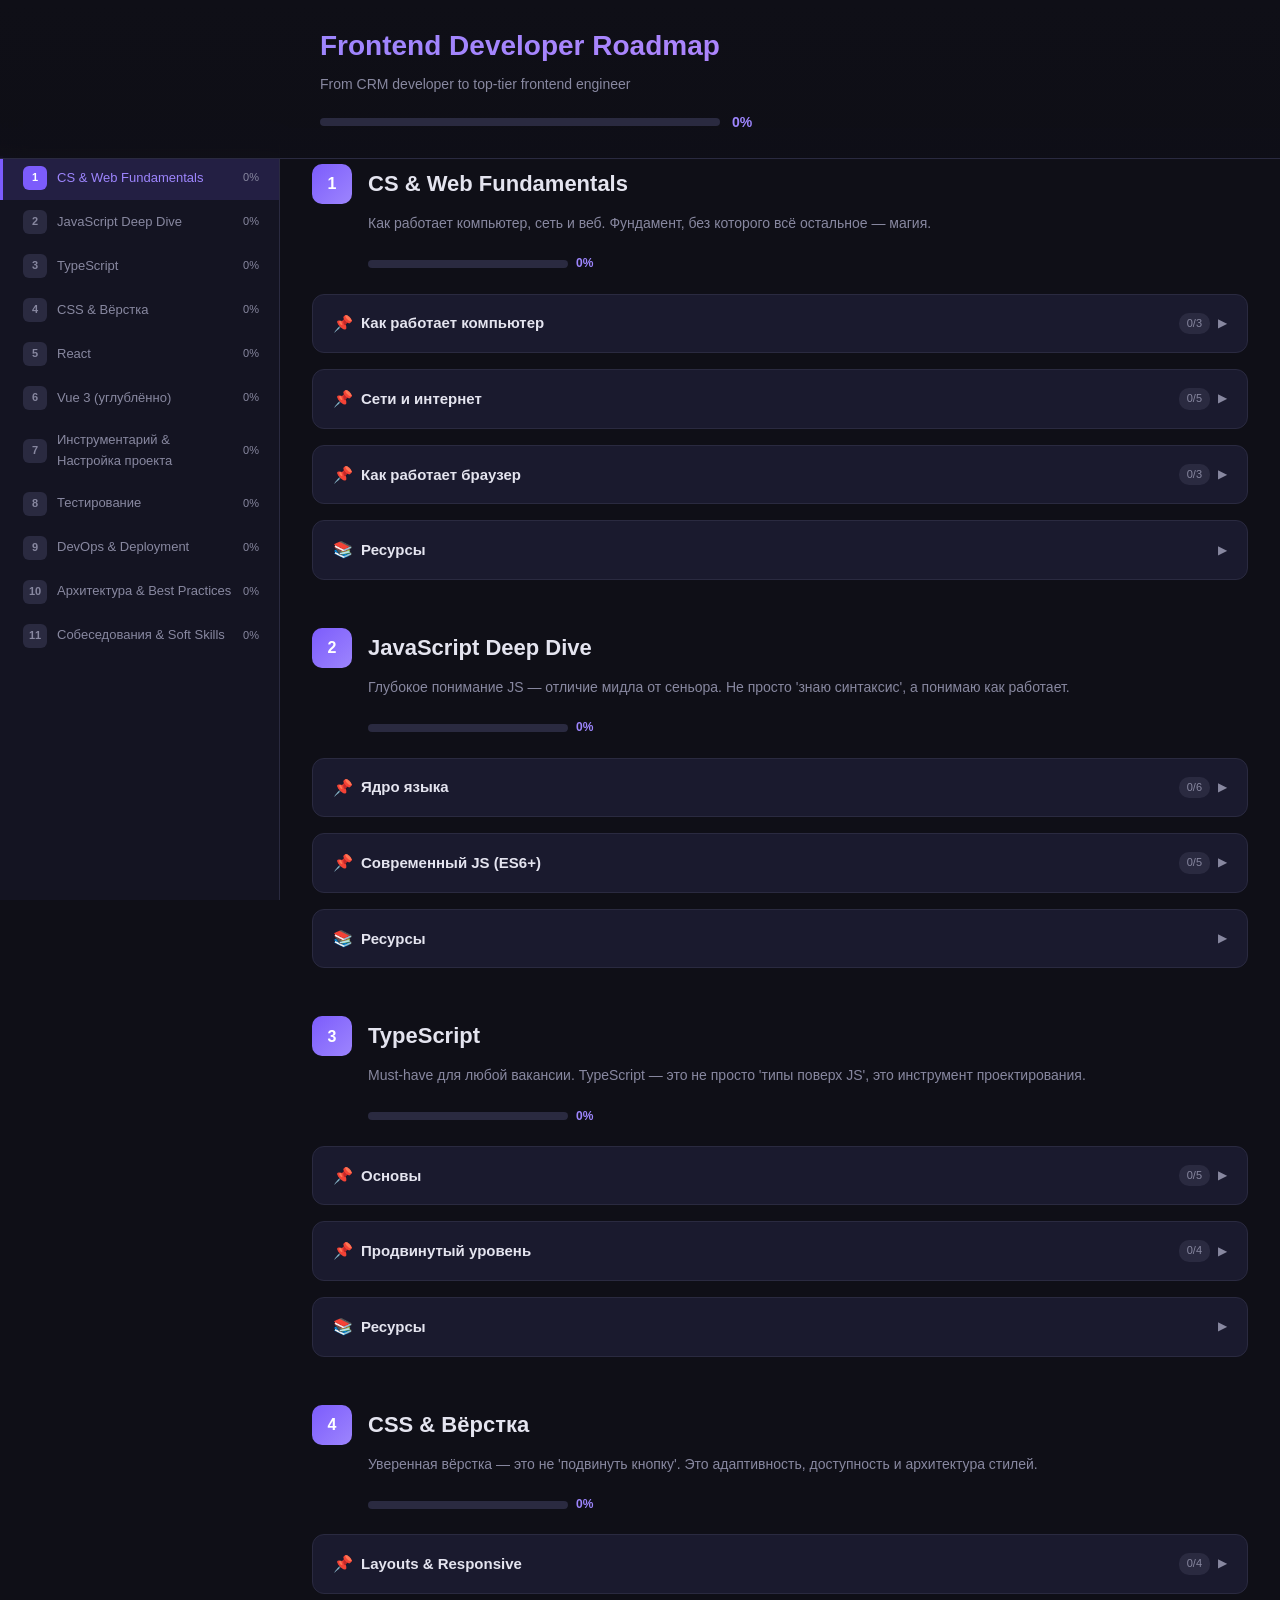
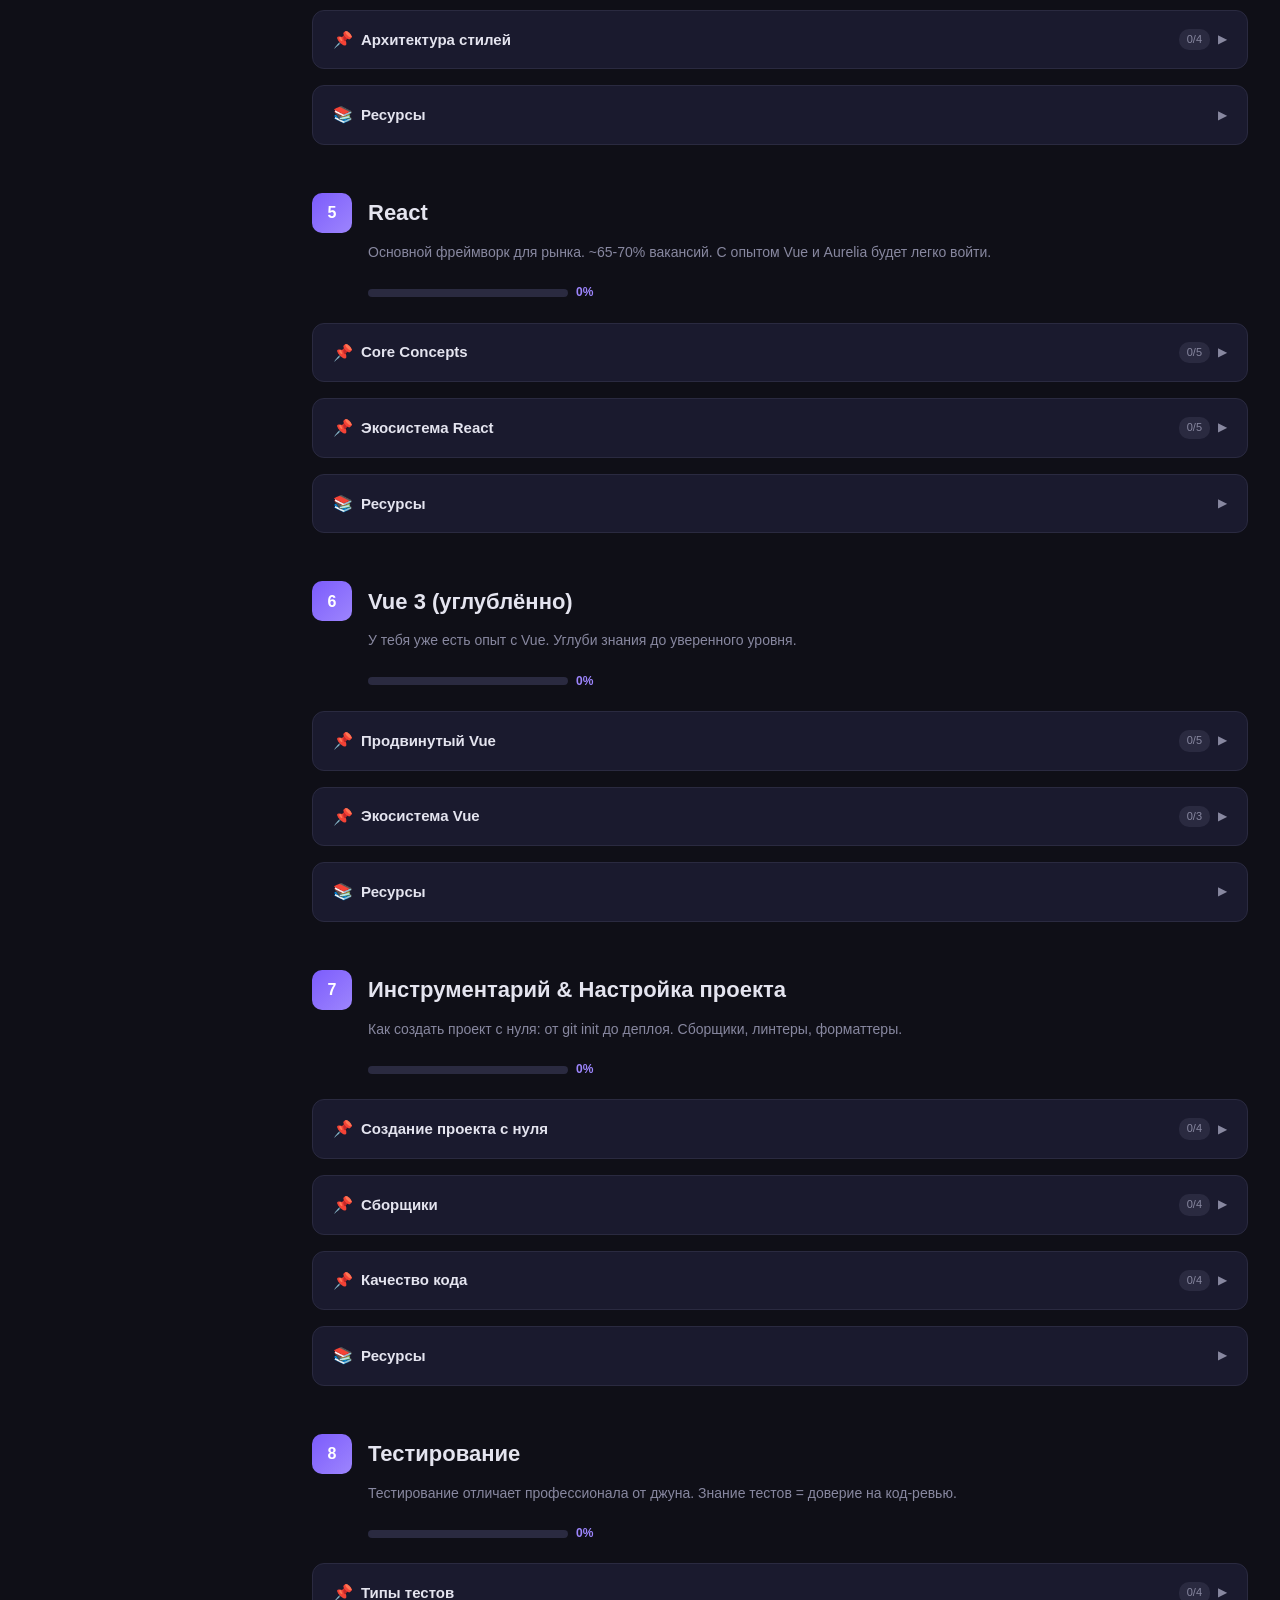
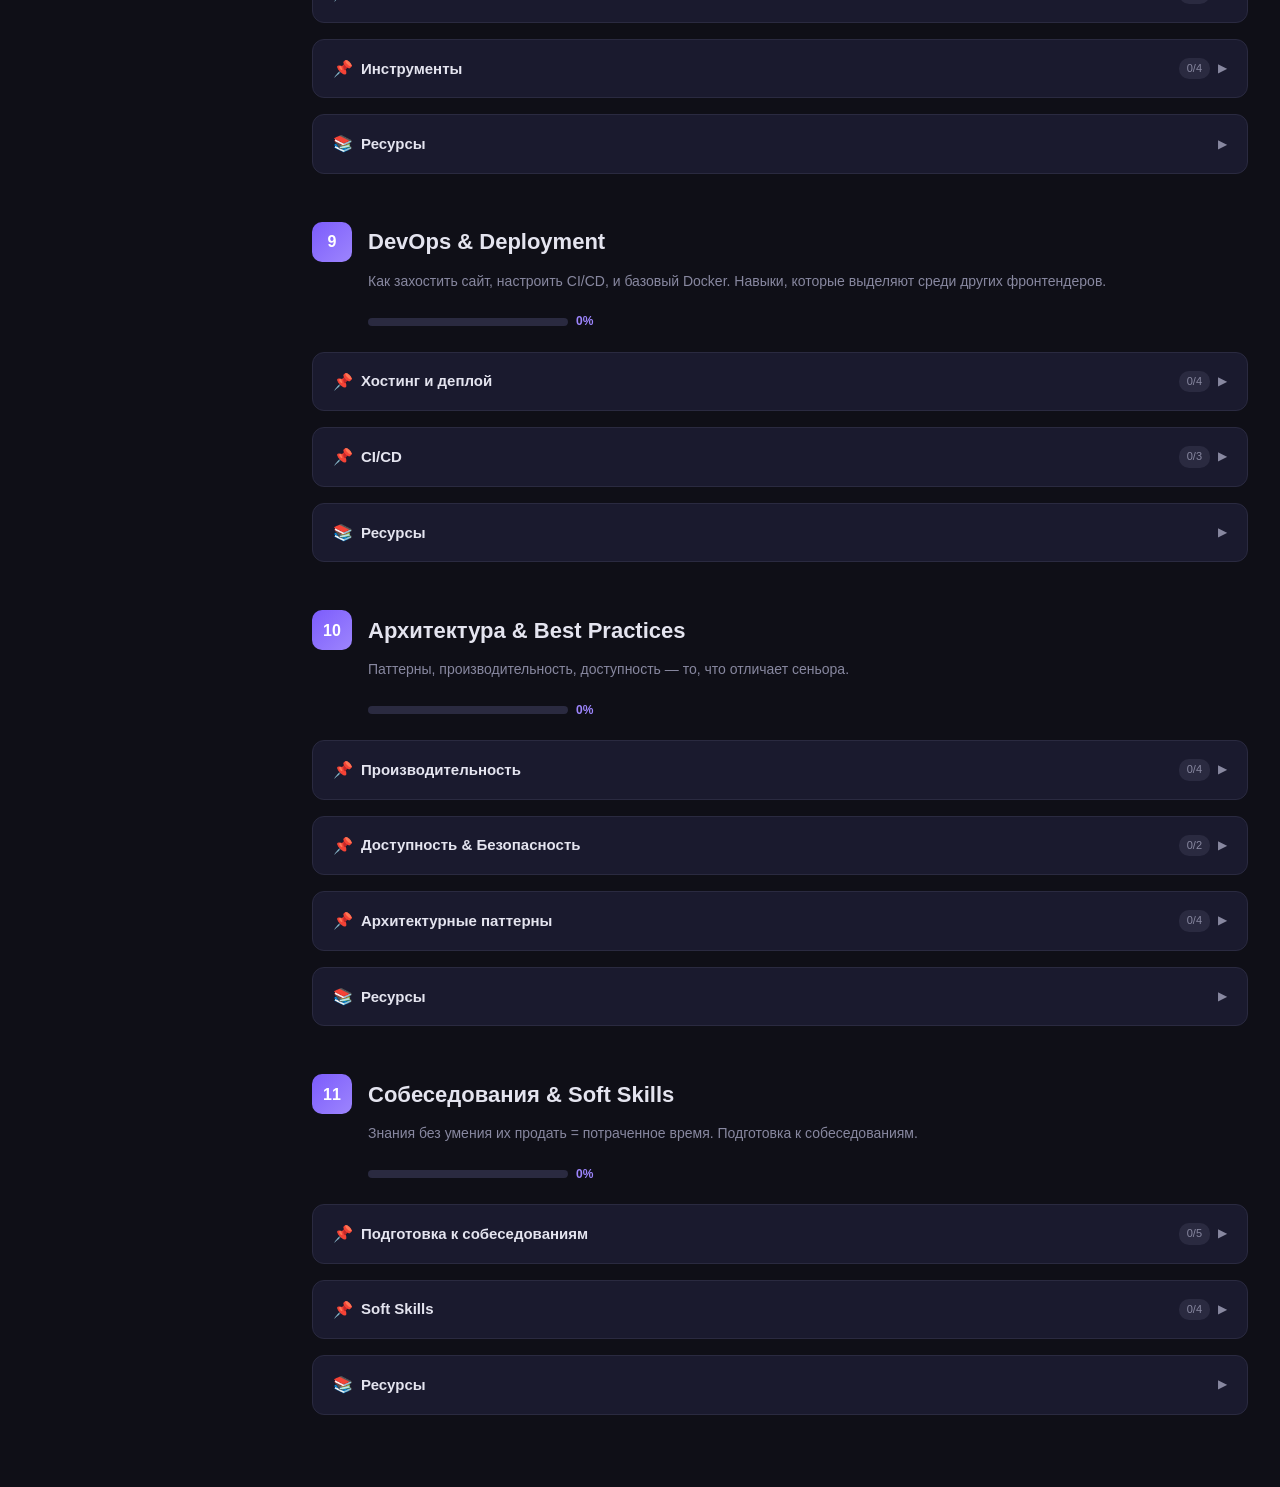
==== index.html @ 6b2b4991 "feat: add interactive frontend learning roadmap Interactive single-page site with 11 learning sectio" ====
<!DOCTYPE html>
<html lang="ru">
<head>
    <meta charset="UTF-8">
    <meta name="viewport" content="width=device-width, initial-scale=1.0">
    <title>Frontend Roadmap</title>
    <link rel="stylesheet" href="styles.css">
</head>
<body>
    <header class="header">
        <div class="header-content">
            <h1>Frontend Developer Roadmap</h1>
            <p class="subtitle">From CRM developer to top-tier frontend engineer</p>
            <div class="overall-progress">
                <div class="progress-bar">
                    <div class="progress-fill" id="overall-progress-fill"></div>
                </div>
                <span class="progress-text" id="overall-progress-text">0%</span>
            </div>
        </div>
    </header>

    <nav class="sidebar" id="sidebar">
        <button class="sidebar-toggle" id="sidebar-toggle" aria-label="Toggle sidebar">&#9776;</button>
        <ul class="nav-list" id="nav-list"></ul>
    </nav>

    <main class="main" id="main-content"></main>

    <script src="data.js"></script>
    <script src="app.js"></script>
</body>
</html>
---- styles.css ----
* {
  margin: 0;
  padding: 0;
  box-sizing: border-box;
}

:root {
  --bg: #0f0f17;
  --bg-card: #1a1a2e;
  --bg-card-hover: #1f1f35;
  --bg-sidebar: #141422;
  --text: #e4e4ef;
  --text-muted: #8888a0;
  --accent: #7c5cfc;
  --accent-light: #9d85fd;
  --accent-glow: rgba(124, 92, 252, 0.15);
  --success: #34d399;
  --success-bg: rgba(52, 211, 153, 0.1);
  --border: #2a2a40;
  --radius: 12px;
  --radius-sm: 8px;
  --shadow: 0 4px 24px rgba(0, 0, 0, 0.3);
  --transition: 0.2s ease;
  --sidebar-width: 280px;
  --header-height: 140px;
}

html {
  scroll-behavior: smooth;
}

body {
  font-family: -apple-system, BlinkMacSystemFont, 'Segoe UI', Roboto, 'Noto Sans', sans-serif;
  background: var(--bg);
  color: var(--text);
  line-height: 1.6;
  min-height: 100vh;
}

/* Header */
.header {
  position: fixed;
  top: 0;
  left: 0;
  right: 0;
  z-index: 100;
  background: linear-gradient(180deg, var(--bg) 0%, rgba(15, 15, 23, 0.95) 100%);
  backdrop-filter: blur(12px);
  border-bottom: 1px solid var(--border);
  padding: 24px 32px;
}

.header-content {
  max-width: 1200px;
  margin: 0 auto;
  padding-left: var(--sidebar-width);
}

.header h1 {
  font-size: 28px;
  font-weight: 700;
  background: linear-gradient(135deg, var(--accent-light) 0%, #c084fc 100%);
  -webkit-background-clip: text;
  -webkit-text-fill-color: transparent;
  background-clip: text;
  margin-bottom: 4px;
}

.subtitle {
  color: var(--text-muted);
  font-size: 14px;
  margin-bottom: 16px;
}

.overall-progress {
  display: flex;
  align-items: center;
  gap: 12px;
}

.progress-bar {
  flex: 1;
  height: 8px;
  background: var(--border);
  border-radius: 4px;
  overflow: hidden;
  max-width: 400px;
}

.progress-fill {
  height: 100%;
  background: linear-gradient(90deg, var(--accent) 0%, var(--success) 100%);
  border-radius: 4px;
  transition: width 0.5s ease;
  width: 0%;
}

.progress-text {
  font-size: 14px;
  font-weight: 600;
  color: var(--accent-light);
  min-width: 40px;
}

/* Sidebar */
.sidebar {
  position: fixed;
  top: var(--header-height);
  left: 0;
  bottom: 0;
  width: var(--sidebar-width);
  background: var(--bg-sidebar);
  border-right: 1px solid var(--border);
  overflow-y: auto;
  padding: 16px 0;
  z-index: 50;
  transition: transform var(--transition);
}

.sidebar-toggle {
  display: none;
  position: fixed;
  top: 16px;
  left: 16px;
  z-index: 200;
  background: var(--bg-card);
  border: 1px solid var(--border);
  color: var(--text);
  width: 40px;
  height: 40px;
  border-radius: var(--radius-sm);
  cursor: pointer;
  font-size: 18px;
  align-items: center;
  justify-content: center;
}

.nav-list {
  list-style: none;
}

.nav-item {
  display: block;
}

.nav-link {
  display: flex;
  align-items: center;
  gap: 10px;
  padding: 10px 20px;
  color: var(--text-muted);
  text-decoration: none;
  font-size: 13px;
  font-weight: 500;
  transition: all var(--transition);
  cursor: pointer;
  border-left: 3px solid transparent;
}

.nav-link:hover {
  color: var(--text);
  background: var(--accent-glow);
}

.nav-link.active {
  color: var(--accent-light);
  border-left-color: var(--accent);
  background: var(--accent-glow);
}

.nav-icon {
  width: 24px;
  height: 24px;
  border-radius: 6px;
  background: var(--border);
  display: flex;
  align-items: center;
  justify-content: center;
  font-size: 11px;
  font-weight: 700;
  flex-shrink: 0;
  transition: background var(--transition);
}

.nav-link.active .nav-icon {
  background: var(--accent);
  color: white;
}

.nav-progress {
  margin-left: auto;
  font-size: 11px;
  color: var(--text-muted);
}

.nav-progress.done {
  color: var(--success);
}

/* Main Content */
.main {
  margin-left: var(--sidebar-width);
  padding: 24px 32px;
  padding-top: calc(var(--header-height) + 24px);
  max-width: calc(1200px + var(--sidebar-width));
}

/* Section */
.section {
  margin-bottom: 48px;
  scroll-margin-top: calc(var(--header-height) + 16px);
}

.section-header {
  display: flex;
  align-items: center;
  gap: 16px;
  margin-bottom: 8px;
}

.section-number {
  width: 40px;
  height: 40px;
  border-radius: 10px;
  background: linear-gradient(135deg, var(--accent) 0%, #9d85fd 100%);
  display: flex;
  align-items: center;
  justify-content: center;
  font-weight: 700;
  font-size: 16px;
  color: white;
  flex-shrink: 0;
}

.section-title {
  font-size: 22px;
  font-weight: 700;
}

.section-description {
  color: var(--text-muted);
  font-size: 14px;
  margin-bottom: 20px;
  margin-left: 56px;
}

.section-progress {
  display: flex;
  align-items: center;
  gap: 8px;
  margin-bottom: 20px;
  margin-left: 56px;
}

.section-progress .progress-bar {
  max-width: 200px;
}

.section-progress .progress-text {
  font-size: 12px;
}

/* Topic */
.topic {
  background: var(--bg-card);
  border: 1px solid var(--border);
  border-radius: var(--radius);
  margin-bottom: 16px;
  overflow: hidden;
  transition: border-color var(--transition);
}

.topic:hover {
  border-color: rgba(124, 92, 252, 0.3);
}

.topic-header {
  padding: 16px 20px;
  display: flex;
  align-items: center;
  justify-content: space-between;
  cursor: pointer;
  user-select: none;
}

.topic-title {
  font-size: 15px;
  font-weight: 600;
  display: flex;
  align-items: center;
  gap: 8px;
}

.topic-title .icon {
  font-size: 16px;
}

.topic-badge {
  font-size: 11px;
  padding: 2px 8px;
  border-radius: 10px;
  background: var(--border);
  color: var(--text-muted);
}

.topic-badge.all-done {
  background: var(--success-bg);
  color: var(--success);
}

.topic-chevron {
  font-size: 12px;
  color: var(--text-muted);
  transition: transform var(--transition);
}

.topic.open .topic-chevron {
  transform: rotate(90deg);
}

.topic-content {
  display: none;
  padding: 0 20px 16px;
}

.topic.open .topic-content {
  display: block;
}

/* Checklist Item */
.check-item {
  display: flex;
  align-items: flex-start;
  gap: 12px;
  padding: 10px 0;
  border-bottom: 1px solid rgba(42, 42, 64, 0.5);
}

.check-item:last-child {
  border-bottom: none;
}

.check-box {
  width: 20px;
  height: 20px;
  border: 2px solid var(--border);
  border-radius: 5px;
  flex-shrink: 0;
  cursor: pointer;
  display: flex;
  align-items: center;
  justify-content: center;
  transition: all var(--transition);
  margin-top: 2px;
}

.check-box:hover {
  border-color: var(--accent);
  background: var(--accent-glow);
}

.check-box.checked {
  background: var(--accent);
  border-color: var(--accent);
}

.check-box.checked::after {
  content: '✓';
  color: white;
  font-size: 12px;
  font-weight: 700;
}

.check-item.done .check-text {
  color: var(--text-muted);
  text-decoration: line-through;
  text-decoration-color: rgba(136, 136, 160, 0.4);
}

.check-text {
  flex: 1;
  font-size: 14px;
  line-height: 1.5;
}

.check-text a {
  color: var(--accent-light);
  text-decoration: none;
  border-bottom: 1px dashed var(--accent-light);
}

.check-text a:hover {
  color: #c084fc;
}

/* Tip */
.check-tip {
  margin-top: 6px;
  font-size: 12px;
  color: var(--text-muted);
  background: rgba(124, 92, 252, 0.05);
  border-left: 2px solid var(--accent);
  padding: 6px 10px;
  border-radius: 0 4px 4px 0;
  line-height: 1.5;
  display: none;
}

.check-item.show-tip .check-tip {
  display: block;
}

.tip-toggle {
  font-size: 11px;
  color: var(--accent-light);
  cursor: pointer;
  padding: 2px 6px;
  border-radius: 4px;
  background: var(--accent-glow);
  border: none;
  margin-top: 4px;
  display: inline-block;
}

.tip-toggle:hover {
  background: rgba(124, 92, 252, 0.25);
}

/* Resource Item */
.resource-item {
  display: flex;
  align-items: center;
  gap: 10px;
  padding: 10px 0;
  border-bottom: 1px solid rgba(42, 42, 64, 0.5);
}

.resource-item:last-child {
  border-bottom: none;
}

.resource-icon {
  width: 20px;
  height: 20px;
  display: flex;
  align-items: center;
  justify-content: center;
  font-size: 14px;
  flex-shrink: 0;
}

.resource-link {
  color: var(--accent-light);
  text-decoration: none;
  font-size: 14px;
  border-bottom: 1px dashed rgba(157, 133, 253, 0.3);
}

.resource-link:hover {
  color: #c084fc;
  border-bottom-color: #c084fc;
}

.resource-tip {
  font-size: 12px;
  color: var(--text-muted);
  margin-left: 30px;
  margin-top: 2px;
}

/* Mobile */
@media (max-width: 768px) {
  :root {
    --sidebar-width: 0px;
    --header-height: 100px;
  }

  .header {
    padding: 16px;
  }

  .header-content {
    padding-left: 48px;
  }

  .header h1 {
    font-size: 20px;
  }

  .sidebar {
    transform: translateX(-280px);
    width: 280px;
    top: 0;
    z-index: 150;
    padding-top: 70px;
  }

  .sidebar.open {
    transform: translateX(0);
  }

  .sidebar-toggle {
    display: flex;
  }

  .main {
    margin-left: 0;
    padding: 16px;
    padding-top: calc(var(--header-height) + 16px);
  }

  .section-description {
    margin-left: 0;
  }

  .section-progress {
    margin-left: 0;
  }
}

/* Overlay for mobile sidebar */
.sidebar-overlay {
  display: none;
  position: fixed;
  inset: 0;
  background: rgba(0, 0, 0, 0.5);
  z-index: 140;
}

.sidebar-overlay.visible {
  display: block;
}

/* Scrollbar */
::-webkit-scrollbar {
  width: 6px;
}

::-webkit-scrollbar-track {
  background: transparent;
}

::-webkit-scrollbar-thumb {
  background: var(--border);
  border-radius: 3px;
}

::-webkit-scrollbar-thumb:hover {
  background: var(--text-muted);
}

/* Animations */
@keyframes fadeIn {
  from { opacity: 0; transform: translateY(8px); }
  to { opacity: 1; transform: translateY(0); }
}

.section {
  animation: fadeIn 0.4s ease forwards;
}
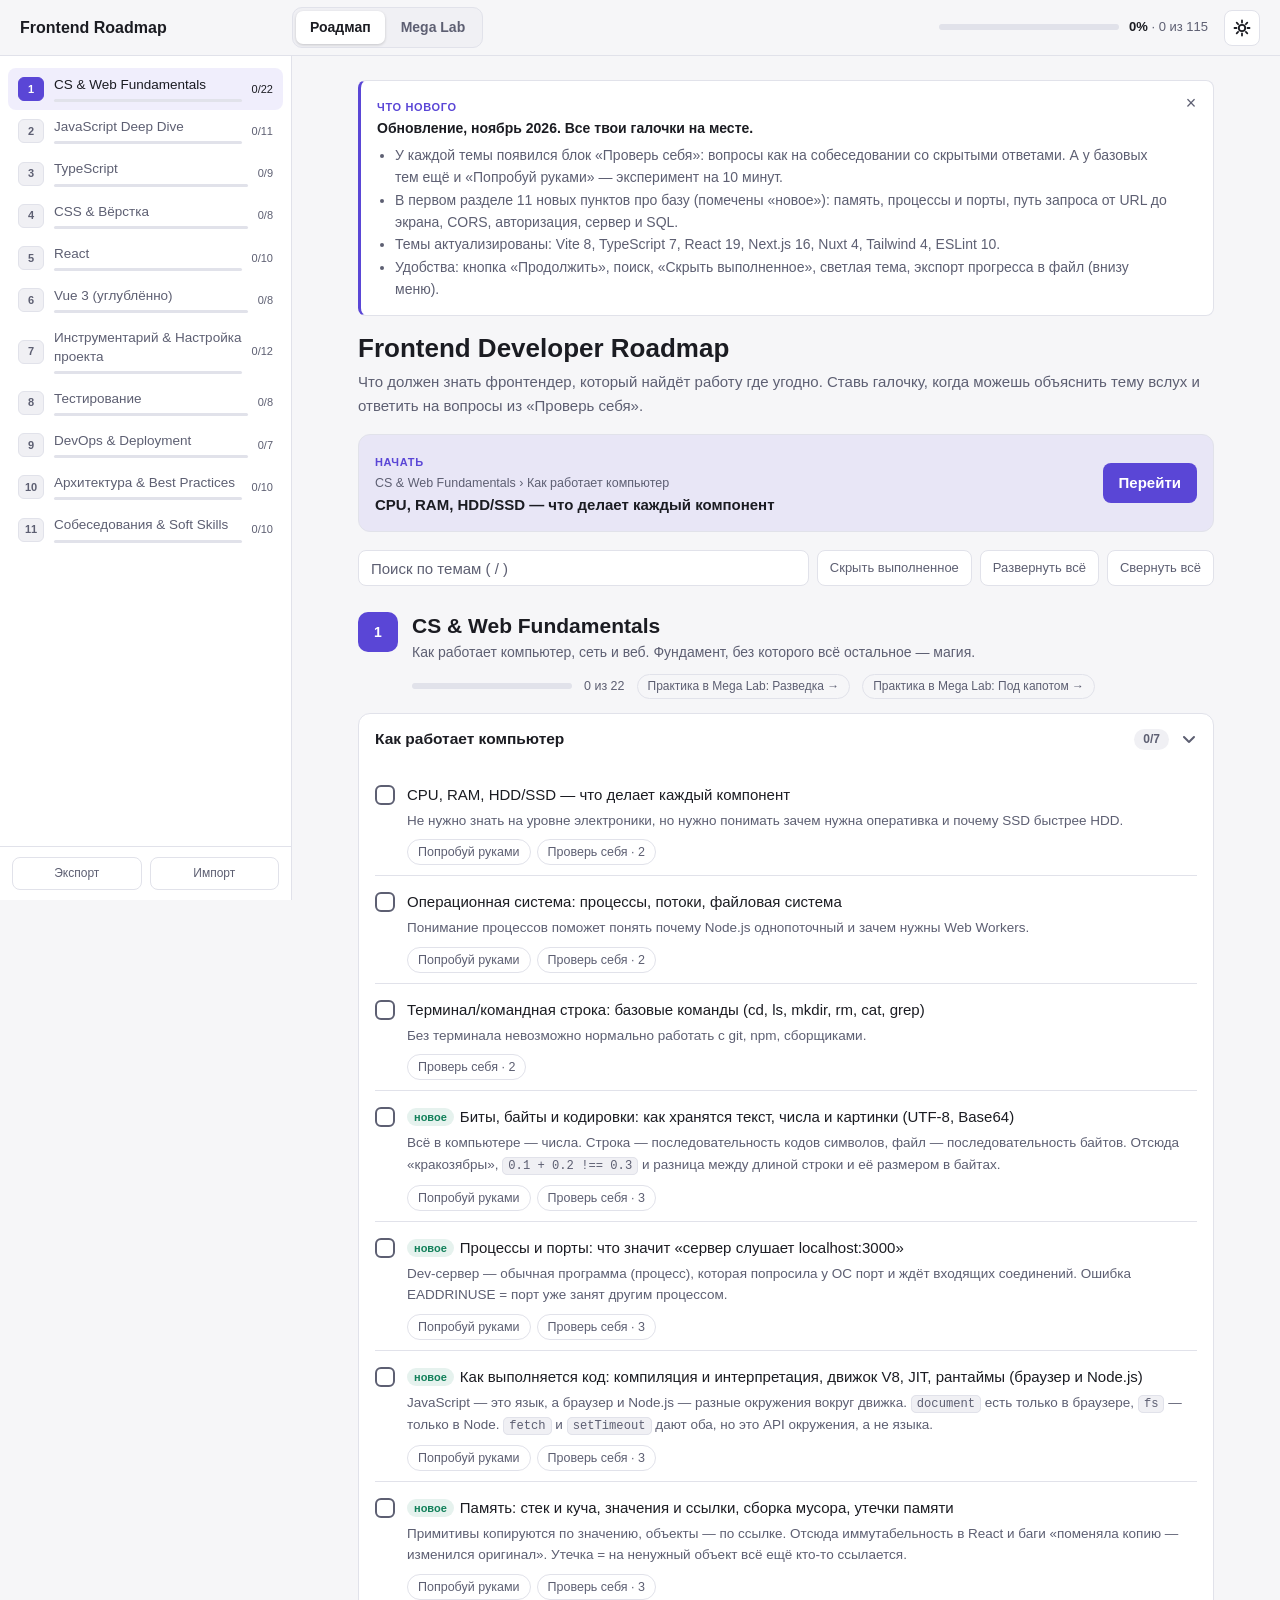
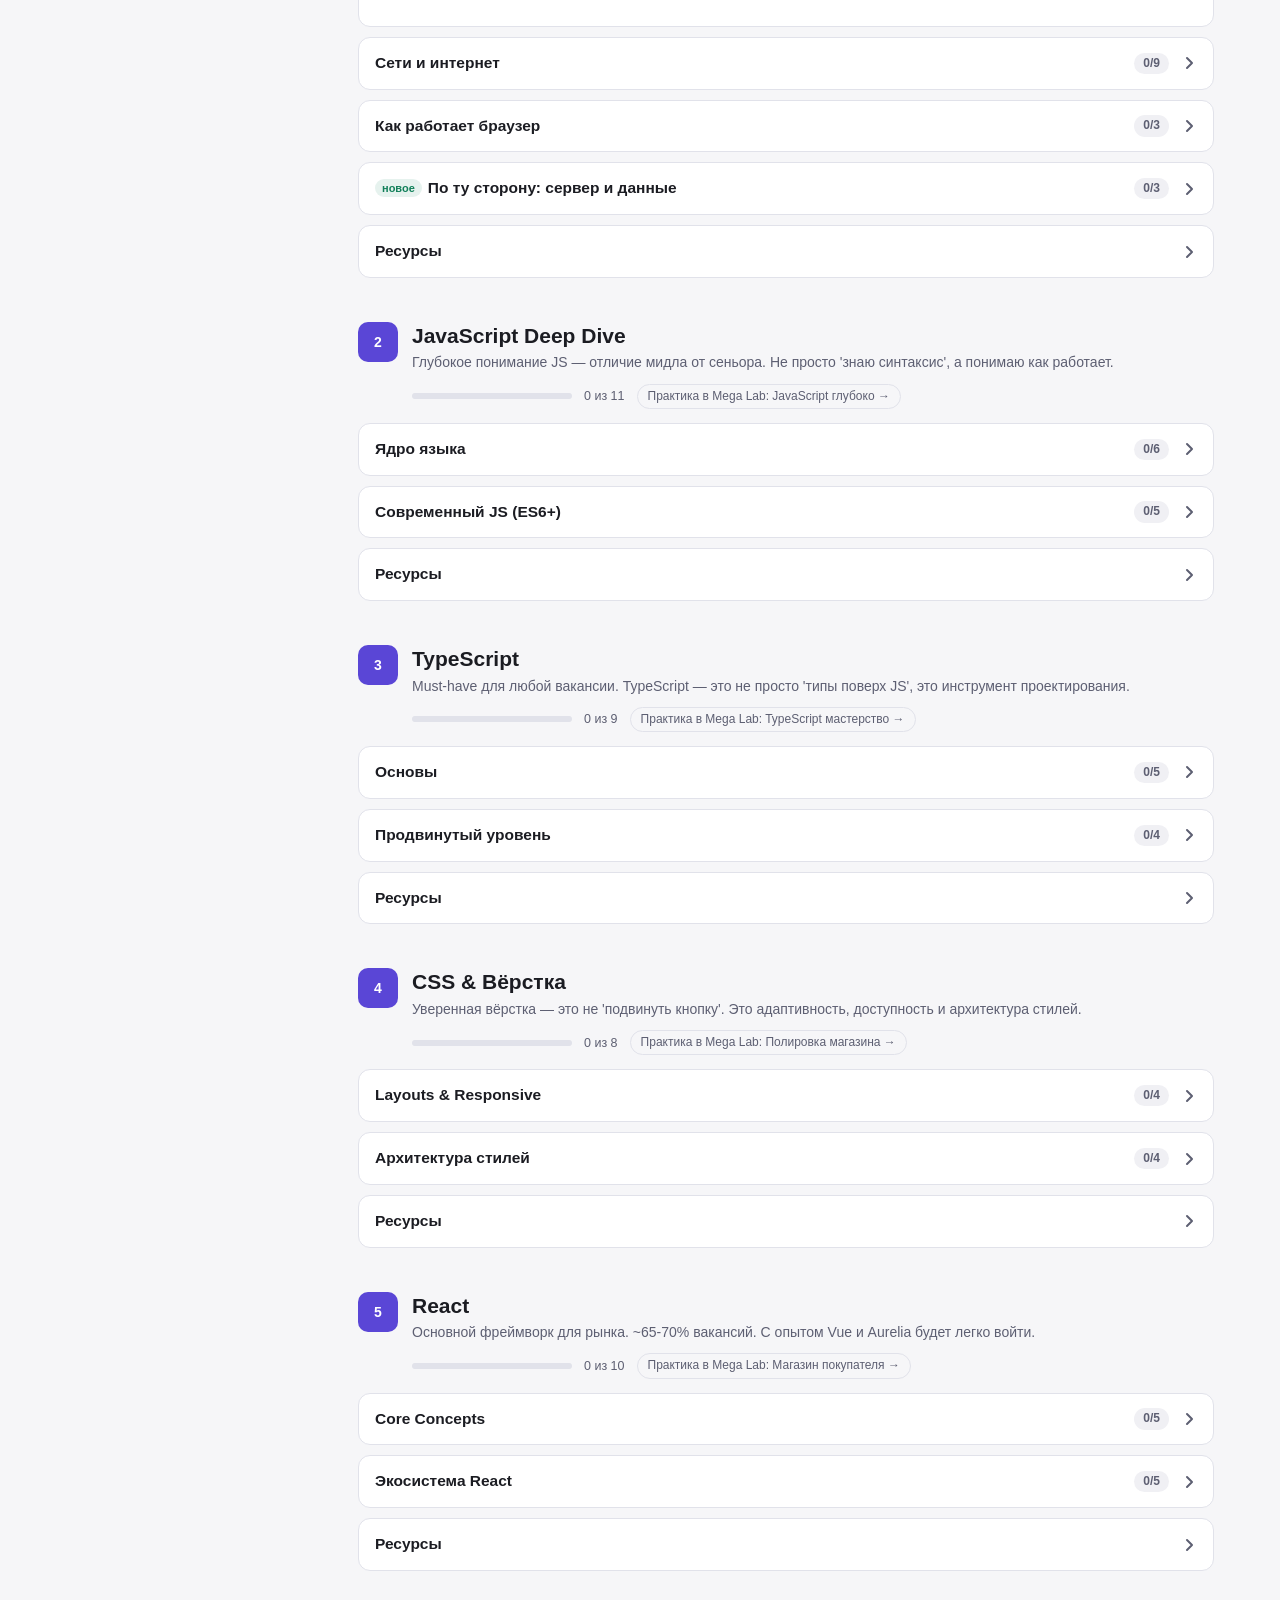
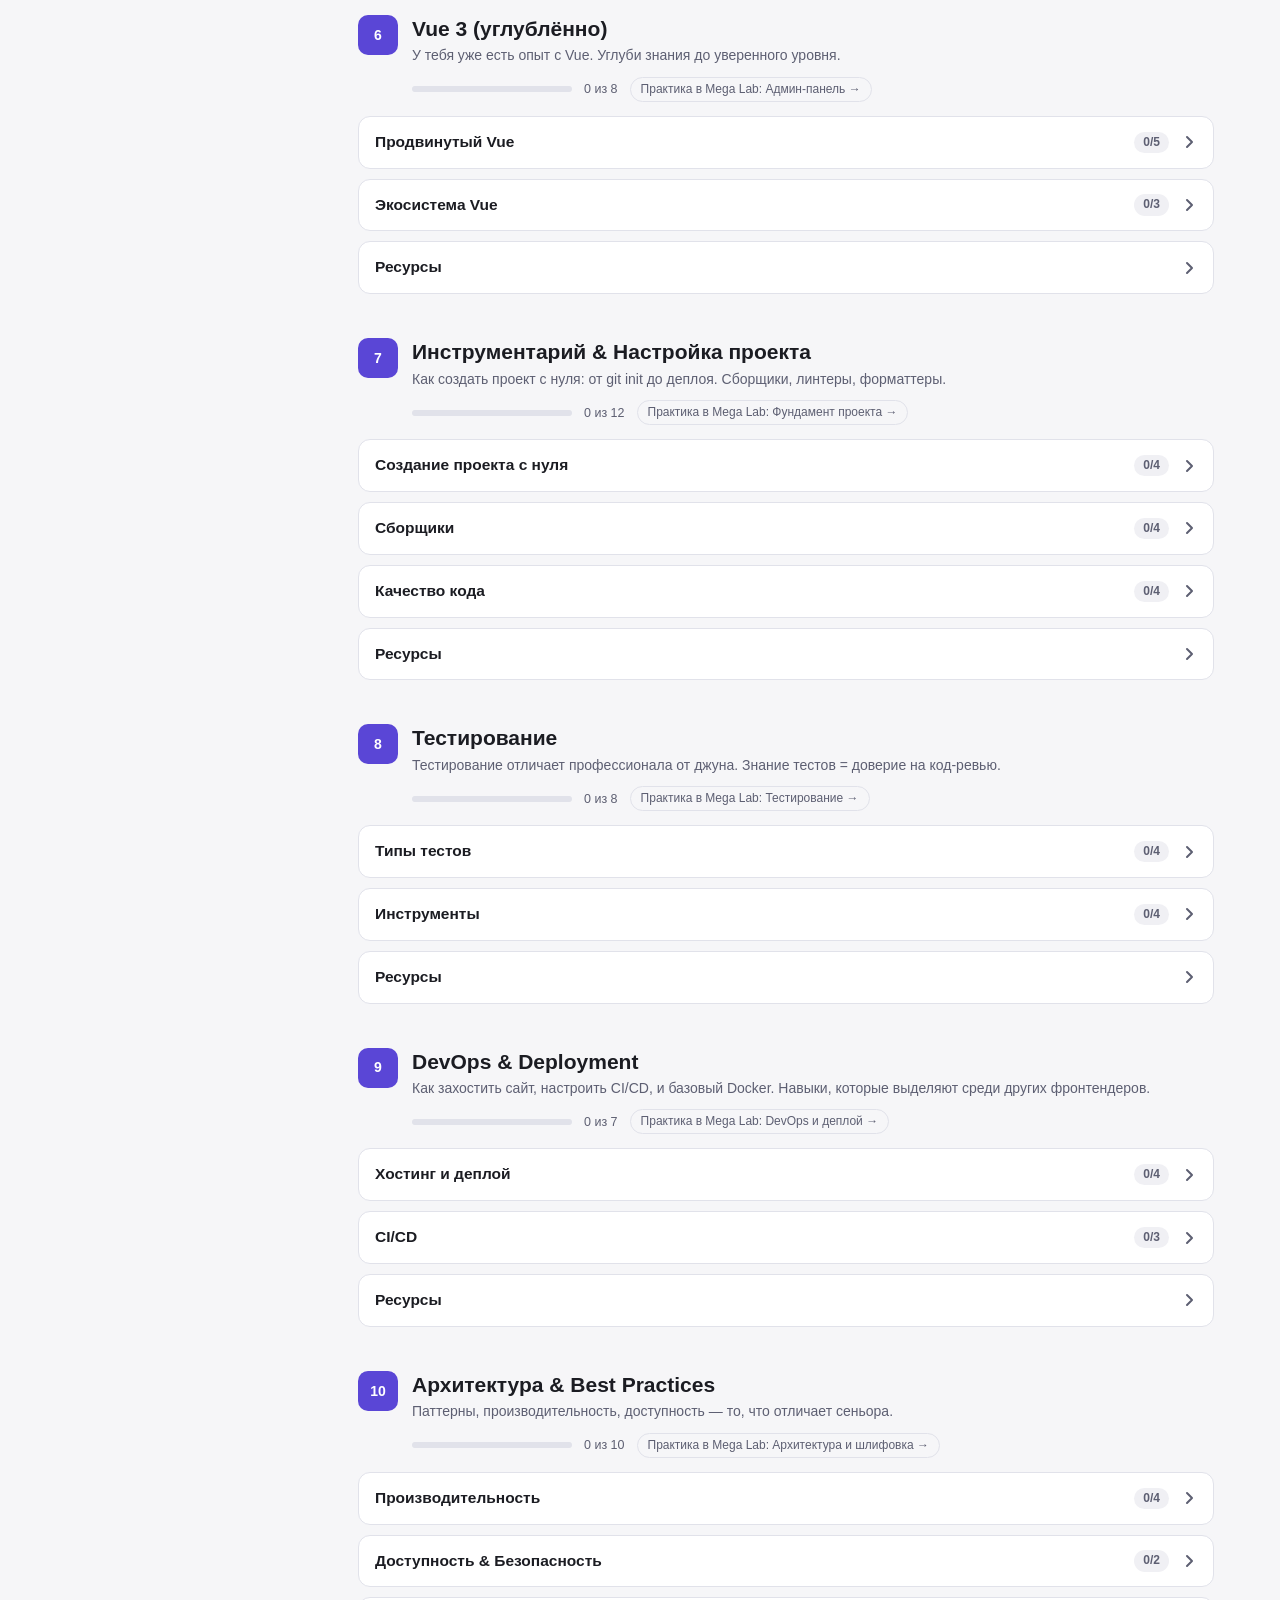
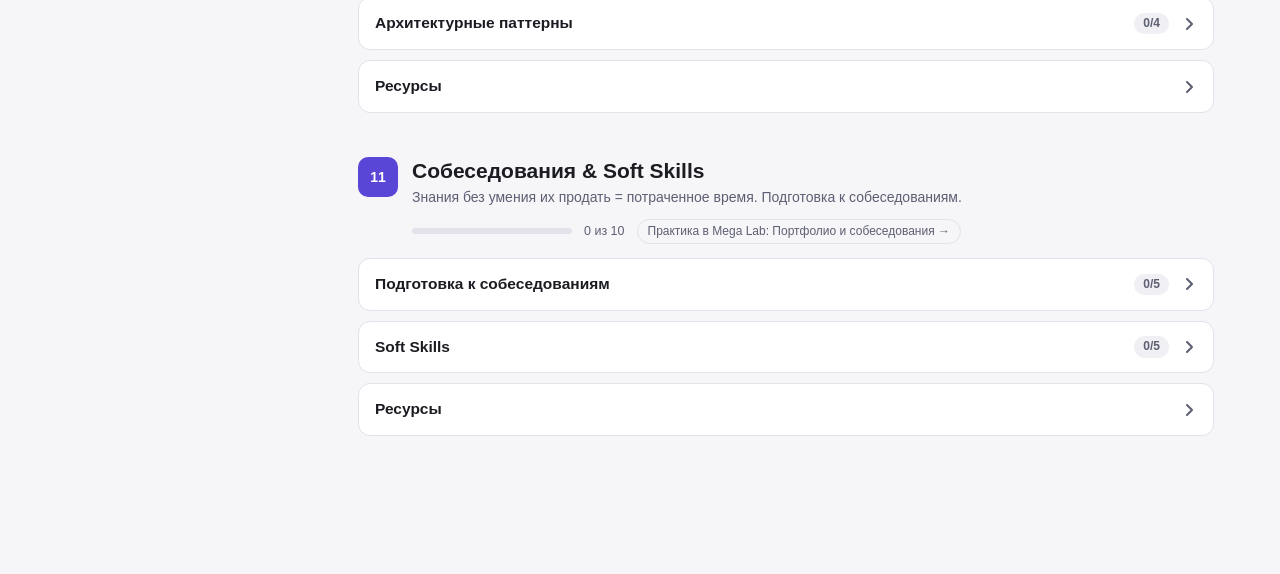
==== commit 89df427c: "feat: redesign UI, add self-check questions and backend fundamentals track - Shared shell for roadma" ====
--- a/index.html
+++ b/index.html
@@ -4,30 +4,76 @@
     <meta charset="UTF-8">
     <meta name="viewport" content="width=device-width, initial-scale=1.0">
     <title>Frontend Roadmap</title>
-    <link rel="stylesheet" href="styles.css">
+    <script>
+      // Тема применяется до отрисовки, чтобы страница не мигала
+      (function () {
+        var theme = 'dark';
+        try {
+          var ui = JSON.parse(localStorage.getItem('nastya-roadmap-ui')) || {};
+          theme = ui.theme || (matchMedia('(prefers-color-scheme: light)').matches ? 'light' : 'dark');
+        } catch (e) {}
+        document.documentElement.dataset.theme = theme;
+      })();
+    </script>
+    <link rel="stylesheet" href="styles.css?v=3">
 </head>
-<body>
-    <header class="header">
-        <div class="header-content">
-            <h1>Frontend Developer Roadmap</h1>
-            <p class="subtitle">From CRM developer to top-tier frontend engineer</p>
-            <div class="overall-progress">
-                <div class="progress-bar">
-                    <div class="progress-fill" id="overall-progress-fill"></div>
-                </div>
-                <span class="progress-text" id="overall-progress-text">0%</span>
-            </div>
+<body class="page-roadmap">
+    <a class="skip-link" href="#main">К содержимому</a>
+
+    <header class="topbar">
+        <button class="icon-btn menu-btn" id="ui-menu" type="button" aria-label="Открыть меню разделов">
+            <svg viewBox="0 0 18 18" fill="none" stroke="currentColor" stroke-width="2" stroke-linecap="round" aria-hidden="true"><path d="M2 4.5h14M2 9h14M2 13.5h14"/></svg>
+        </button>
+        <a class="brand" href="index.html">Frontend Roadmap</a>
+        <nav class="tabs" aria-label="Страницы">
+            <a class="tab" href="index.html" aria-current="page">Роадмап</a>
+            <a class="tab" href="lab.html">Mega Lab</a>
+        </nav>
+        <div class="top-progress" title="Общий прогресс на этой странице">
+            <span class="bar"><span class="bar-fill"></span></span>
+            <span class="top-progress-text" id="ui-progress-text"></span>
         </div>
+        <button class="icon-btn" id="ui-theme" type="button" aria-label="Переключить светлую и тёмную тему">
+            <svg class="icon-sun" viewBox="0 0 18 18" fill="none" stroke="currentColor" stroke-width="1.8" stroke-linecap="round" aria-hidden="true"><circle cx="9" cy="9" r="3.2"/><path d="M9 1.5v2M9 14.5v2M1.5 9h2M14.5 9h2M3.7 3.7l1.4 1.4M12.9 12.9l1.4 1.4M3.7 14.3l1.4-1.4M12.9 5.1l1.4-1.4"/></svg>
+            <svg class="icon-moon" viewBox="0 0 18 18" fill="none" stroke="currentColor" stroke-width="1.8" stroke-linejoin="round" aria-hidden="true"><path d="M15.5 10.6A6.8 6.8 0 0 1 7.4 2.5a6.8 6.8 0 1 0 8.1 8.1z"/></svg>
+        </button>
     </header>
 
-    <nav class="sidebar" id="sidebar">
-        <button class="sidebar-toggle" id="sidebar-toggle" aria-label="Toggle sidebar">&#9776;</button>
-        <ul class="nav-list" id="nav-list"></ul>
-    </nav>
+    <div class="layout">
+        <aside class="sidebar" id="sidebar">
+            <nav class="nav-scroll" aria-label="Разделы">
+                <ul id="ui-nav"></ul>
+            </nav>
+            <div class="sidebar-foot">
+                <button class="text-btn" id="ui-export" type="button" title="Сохранить все галочки в файл">Экспорт</button>
+                <button class="text-btn" id="ui-import" type="button" title="Загрузить галочки из файла">Импорт</button>
+                <input id="ui-import-file" type="file" accept="application/json,.json" hidden>
+            </div>
+        </aside>
+        <div class="overlay" id="ui-overlay"></div>
 
-    <main class="main" id="main-content"></main>
+        <main class="main" id="main">
+            <div id="ui-news"></div>
+            <div class="intro">
+                <h1>Frontend Developer Roadmap</h1>
+                <p>Что должен знать фронтендер, который найдёт работу где угодно. Ставь галочку, когда можешь объяснить тему вслух и ответить на вопросы из «Проверь себя».</p>
+            </div>
+            <div id="ui-continue"></div>
+            <div class="toolbar">
+                <input class="search" id="ui-search" type="search" placeholder="Поиск по темам ( / )" aria-label="Поиск по темам" autocomplete="off">
+                <button class="chip-btn" id="ui-hide-done" type="button" aria-pressed="false">Скрыть выполненное</button>
+                <button class="chip-btn" id="ui-expand" type="button">Развернуть всё</button>
+                <button class="chip-btn" id="ui-collapse" type="button">Свернуть всё</button>
+                <button class="chip-btn" id="ui-news-btn" type="button" hidden>Что нового</button>
+            </div>
+            <div id="ui-content"></div>
+            <p class="empty" id="ui-empty" hidden>Ничего не найдено. Попробуй другое слово.</p>
+        </main>
+    </div>
 
-    <script src="data.js"></script>
-    <script src="app.js"></script>
+    <script src="data.js?v=3"></script>
+    <script src="checks.js?v=3"></script>
+    <script src="common.js?v=3"></script>
+    <script src="app.js?v=3"></script>
 </body>
 </html>
--- a/styles.css
+++ b/styles.css
@@ -1,560 +1,1151 @@
-* {
-  margin: 0;
-  padding: 0;
+/* Общие стили для роадмапа (index.html) и Mega Lab (lab.html) */
+
+*,
+*::before,
+*::after {
   box-sizing: border-box;
 }
 
 :root {
-  --bg: #0f0f17;
-  --bg-card: #1a1a2e;
-  --bg-card-hover: #1f1f35;
-  --bg-sidebar: #141422;
-  --text: #e4e4ef;
-  --text-muted: #8888a0;
-  --accent: #7c5cfc;
-  --accent-light: #9d85fd;
-  --accent-glow: rgba(124, 92, 252, 0.15);
-  --success: #34d399;
-  --success-bg: rgba(52, 211, 153, 0.1);
-  --border: #2a2a40;
+  --bg: #0f1014;
+  --surface: #17181e;
+  --surface-2: #1e2028;
+  --line: #2a2d39;
+  --text: #e8e8ef;
+  --muted: #9c9eb1;
+  --violet: #9b8cff;
+  --violet-strong: #7a66f2;
+  --violet-soft: rgba(155, 140, 255, 0.12);
+  --amber: #f5b941;
+  --amber-strong: #f5b941;
+  --amber-soft: rgba(245, 185, 65, 0.1);
+  --on-amber: #1b1c22;
+  --ok: #3ecf8e;
+  --ok-soft: rgba(62, 207, 142, 0.12);
+  --danger: #f87171;
+  --danger-soft: rgba(248, 113, 113, 0.12);
+  --shadow: 0 8px 30px rgba(0, 0, 0, 0.35);
+
+  --accent: var(--violet);
+  --accent-strong: var(--violet-strong);
+  --accent-soft: var(--violet-soft);
+  --on-accent: #fff;
+
+  --topbar-h: 56px;
+  --sidebar-w: 292px;
   --radius: 12px;
   --radius-sm: 8px;
-  --shadow: 0 4px 24px rgba(0, 0, 0, 0.3);
-  --transition: 0.2s ease;
-  --sidebar-width: 280px;
-  --header-height: 140px;
+  color-scheme: dark;
+}
+
+:root[data-theme='light'] {
+  --bg: #f6f6f8;
+  --surface: #ffffff;
+  --surface-2: #f0f0f4;
+  --line: #e1e2ea;
+  --text: #1b1c22;
+  --muted: #5d5f72;
+  --violet: #5a46d6;
+  --violet-strong: #5a46d6;
+  --violet-soft: rgba(90, 70, 214, 0.09);
+  --amber: #9a5600;
+  --amber-strong: #b96a00;
+  --amber-soft: rgba(185, 106, 0, 0.1);
+  --on-amber: #fff;
+  --ok: #12805a;
+  --ok-soft: rgba(18, 128, 90, 0.1);
+  --danger: #c22f2f;
+  --danger-soft: rgba(194, 47, 47, 0.09);
+  --shadow: 0 8px 30px rgba(20, 20, 40, 0.12);
+  color-scheme: light;
+}
+
+.page-lab {
+  --accent: var(--amber);
+  --accent-strong: var(--amber-strong);
+  --accent-soft: var(--amber-soft);
+  --on-accent: var(--on-amber);
 }
 
 html {
   scroll-behavior: smooth;
+  scroll-padding-top: calc(var(--topbar-h) + 72px);
+  -webkit-text-size-adjust: 100%;
 }
 
 body {
-  font-family: -apple-system, BlinkMacSystemFont, 'Segoe UI', Roboto, 'Noto Sans', sans-serif;
+  margin: 0;
+  font-family: -apple-system, BlinkMacSystemFont, 'Segoe UI', Roboto, 'Noto Sans', 'Helvetica Neue', Arial, sans-serif;
+  font-size: 15px;
+  line-height: 1.6;
   background: var(--bg);
   color: var(--text);
-  line-height: 1.6;
-  min-height: 100vh;
-}
-
-/* Header */
-.header {
-  position: fixed;
+}
+
+h1, h2, h3, p, ul, ol {
+  margin: 0;
+}
+
+ul, ol {
+  padding: 0;
+  list-style: none;
+}
+
+a {
+  color: var(--accent);
+}
+
+button, input {
+  font: inherit;
+  color: inherit;
+}
+
+code {
+  font-family: ui-monospace, SFMono-Regular, Menlo, Consolas, monospace;
+  font-size: 0.9em;
+  padding: 1px 5px;
+  border-radius: 5px;
+  background: var(--surface-2);
+  border: 1px solid var(--line);
+  overflow-wrap: anywhere;
+}
+
+:focus-visible {
+  outline: 2px solid var(--accent);
+  outline-offset: 2px;
+}
+
+[hidden] {
+  display: none !important;
+}
+
+.skip-link {
+  position: absolute;
+  left: 12px;
+  top: -60px;
+  z-index: 100;
+  padding: 8px 14px;
+  border-radius: var(--radius-sm);
+  background: var(--accent-strong);
+  color: var(--on-accent);
+  text-decoration: none;
+}
+
+.skip-link:focus {
+  top: 8px;
+}
+
+/* ---------- Верхняя панель ---------- */
+
+.topbar {
+  position: sticky;
   top: 0;
-  left: 0;
-  right: 0;
-  z-index: 100;
-  background: linear-gradient(180deg, var(--bg) 0%, rgba(15, 15, 23, 0.95) 100%);
-  backdrop-filter: blur(12px);
-  border-bottom: 1px solid var(--border);
-  padding: 24px 32px;
-}
-
-.header-content {
-  max-width: 1200px;
-  margin: 0 auto;
-  padding-left: var(--sidebar-width);
-}
-
-.header h1 {
-  font-size: 28px;
+  z-index: 30;
+  height: var(--topbar-h);
+  display: flex;
+  align-items: center;
+  gap: 16px;
+  padding: 0 20px;
+  background: var(--bg);
+  border-bottom: 1px solid var(--line);
+}
+
+.brand {
   font-weight: 700;
-  background: linear-gradient(135deg, var(--accent-light) 0%, #c084fc 100%);
-  -webkit-background-clip: text;
-  -webkit-text-fill-color: transparent;
-  background-clip: text;
-  margin-bottom: 4px;
-}
-
-.subtitle {
-  color: var(--text-muted);
-  font-size: 14px;
-  margin-bottom: 16px;
-}
-
-.overall-progress {
-  display: flex;
-  align-items: center;
-  gap: 12px;
-}
-
-.progress-bar {
-  flex: 1;
-  height: 8px;
-  background: var(--border);
-  border-radius: 4px;
-  overflow: hidden;
-  max-width: 400px;
-}
-
-.progress-fill {
-  height: 100%;
-  background: linear-gradient(90deg, var(--accent) 0%, var(--success) 100%);
-  border-radius: 4px;
-  transition: width 0.5s ease;
-  width: 0%;
-}
-
-.progress-text {
+  font-size: 16px;
+  color: var(--text);
+  text-decoration: none;
+  white-space: nowrap;
+  width: calc(var(--sidebar-w) - 36px);
+  flex-shrink: 0;
+}
+
+.tabs {
+  display: flex;
+  gap: 2px;
+  padding: 3px;
+  border-radius: 10px;
+  background: var(--surface-2);
+  border: 1px solid var(--line);
+  flex-shrink: 0;
+}
+
+.tab {
+  padding: 5px 14px;
+  border-radius: 7px;
   font-size: 14px;
   font-weight: 600;
-  color: var(--accent-light);
-  min-width: 40px;
-}
-
-/* Sidebar */
-.sidebar {
-  position: fixed;
-  top: var(--header-height);
-  left: 0;
-  bottom: 0;
-  width: var(--sidebar-width);
-  background: var(--bg-sidebar);
-  border-right: 1px solid var(--border);
-  overflow-y: auto;
-  padding: 16px 0;
-  z-index: 50;
-  transition: transform var(--transition);
-}
-
-.sidebar-toggle {
-  display: none;
-  position: fixed;
-  top: 16px;
-  left: 16px;
-  z-index: 200;
-  background: var(--bg-card);
-  border: 1px solid var(--border);
-  color: var(--text);
-  width: 40px;
-  height: 40px;
-  border-radius: var(--radius-sm);
-  cursor: pointer;
-  font-size: 18px;
-  align-items: center;
-  justify-content: center;
-}
-
-.nav-list {
-  list-style: none;
-}
-
-.nav-item {
-  display: block;
-}
-
-.nav-link {
+  color: var(--muted);
+  text-decoration: none;
+  white-space: nowrap;
+}
+
+.tab:hover {
+  color: var(--text);
+}
+
+.tab[aria-current='page'] {
+  background: var(--surface);
+  color: var(--text);
+  box-shadow: 0 1px 3px rgba(0, 0, 0, 0.18);
+}
+
+.top-progress {
   display: flex;
   align-items: center;
   gap: 10px;
-  padding: 10px 20px;
-  color: var(--text-muted);
+  margin-left: auto;
+  min-width: 0;
+}
+
+.top-progress .bar {
+  width: 180px;
+}
+
+.top-progress-text {
+  font-size: 13px;
+  font-weight: 600;
+  white-space: nowrap;
+  font-variant-numeric: tabular-nums;
+}
+
+.top-progress-text small {
+  font-size: inherit;
+  font-weight: 400;
+  color: var(--muted);
+}
+
+.icon-btn {
+  display: inline-grid;
+  place-items: center;
+  width: 36px;
+  height: 36px;
+  flex-shrink: 0;
+  border: 1px solid var(--line);
+  border-radius: var(--radius-sm);
+  background: var(--surface);
+  cursor: pointer;
+}
+
+.icon-btn:hover {
+  border-color: var(--accent);
+}
+
+.icon-btn svg {
+  width: 18px;
+  height: 18px;
+}
+
+.menu-btn {
+  display: none;
+}
+
+[data-theme='light'] .icon-moon,
+[data-theme='dark'] .icon-sun {
+  display: none;
+}
+
+/* ---------- Прогресс-бар ---------- */
+
+.bar {
+  display: block;
+  height: 6px;
+  border-radius: 99px;
+  background: var(--line);
+  overflow: hidden;
+}
+
+.bar-fill {
+  display: block;
+  height: 100%;
+  width: 0;
+  border-radius: inherit;
+  background: var(--accent-strong);
+  transition: width 0.3s ease;
+}
+
+.is-done .bar-fill {
+  background: var(--ok);
+}
+
+/* ---------- Каркас ---------- */
+
+.layout {
+  display: grid;
+  grid-template-columns: var(--sidebar-w) minmax(0, 1fr);
+}
+
+.sidebar {
+  position: sticky;
+  top: var(--topbar-h);
+  height: calc(100vh - var(--topbar-h));
+  height: calc(100dvh - var(--topbar-h));
+  display: flex;
+  flex-direction: column;
+  border-right: 1px solid var(--line);
+  background: var(--surface);
+}
+
+.nav-scroll {
+  flex: 1;
+  overflow-y: auto;
+  padding: 12px 8px;
+}
+
+.nav-link {
+  display: flex;
+  align-items: center;
+  gap: 10px;
+  padding: 8px 10px;
+  border-radius: var(--radius-sm);
+  color: var(--muted);
   text-decoration: none;
-  font-size: 13px;
+  font-size: 13.5px;
   font-weight: 500;
-  transition: all var(--transition);
-  cursor: pointer;
-  border-left: 3px solid transparent;
+  line-height: 1.35;
 }
 
 .nav-link:hover {
-  color: var(--text);
-  background: var(--accent-glow);
+  background: var(--surface-2);
+  color: var(--text);
 }
 
 .nav-link.active {
-  color: var(--accent-light);
-  border-left-color: var(--accent);
-  background: var(--accent-glow);
-}
-
-.nav-icon {
-  width: 24px;
+  background: var(--accent-soft);
+  color: var(--text);
+}
+
+.nav-num {
+  display: grid;
+  place-items: center;
+  min-width: 26px;
   height: 24px;
+  padding: 0 4px;
   border-radius: 6px;
-  background: var(--border);
-  display: flex;
-  align-items: center;
-  justify-content: center;
+  background: var(--surface-2);
+  border: 1px solid var(--line);
   font-size: 11px;
   font-weight: 700;
   flex-shrink: 0;
-  transition: background var(--transition);
-}
-
-.nav-link.active .nav-icon {
-  background: var(--accent);
-  color: white;
-}
-
-.nav-progress {
+}
+
+.nav-link.active .nav-num {
+  background: var(--accent-strong);
+  border-color: var(--accent-strong);
+  color: var(--on-accent);
+}
+
+.nav-main {
+  flex: 1;
+  min-width: 0;
+  display: grid;
+  gap: 5px;
+}
+
+.nav-main .bar {
+  height: 3px;
+}
+
+.nav-count {
+  font-size: 11px;
+  font-variant-numeric: tabular-nums;
+  flex-shrink: 0;
+}
+
+.is-done > .nav-link .nav-count {
+  color: var(--ok);
+}
+
+.nav-sub {
+  display: none;
+  margin: 2px 0 8px 22px;
+  padding-left: 10px;
+  border-left: 1px solid var(--line);
+}
+
+.active-group > .nav-sub {
+  display: block;
+}
+
+.nav-sub-link {
+  display: flex;
+  gap: 8px;
+  padding: 4px 8px;
+  border-radius: 6px;
+  font-size: 13px;
+  line-height: 1.4;
+  color: var(--muted);
+  text-decoration: none;
+}
+
+.nav-sub-link:hover {
+  color: var(--text);
+  background: var(--surface-2);
+}
+
+.nav-sub-link.active {
+  color: var(--accent);
+  font-weight: 600;
+}
+
+.nav-sub-link.all-done::after {
+  content: '✓';
   margin-left: auto;
-  font-size: 11px;
-  color: var(--text-muted);
-}
-
-.nav-progress.done {
-  color: var(--success);
-}
-
-/* Main Content */
+  color: var(--ok);
+}
+
+.nav-sub-num {
+  min-width: 18px;
+  font-variant-numeric: tabular-nums;
+  opacity: 0.7;
+}
+
+.sidebar-foot {
+  display: flex;
+  gap: 8px;
+  padding: 10px 12px;
+  border-top: 1px solid var(--line);
+}
+
+.text-btn {
+  flex: 1;
+  padding: 6px 8px;
+  border: 1px solid var(--line);
+  border-radius: var(--radius-sm);
+  background: transparent;
+  color: var(--muted);
+  font-size: 12px;
+  cursor: pointer;
+}
+
+.text-btn:hover {
+  color: var(--text);
+  border-color: var(--accent);
+}
+
+.overlay {
+  display: none;
+}
+
 .main {
-  margin-left: var(--sidebar-width);
-  padding: 24px 32px;
-  padding-top: calc(var(--header-height) + 24px);
-  max-width: calc(1200px + var(--sidebar-width));
-}
-
-/* Section */
-.section {
-  margin-bottom: 48px;
-  scroll-margin-top: calc(var(--header-height) + 16px);
-}
-
-.section-header {
+  width: 100%;
+  max-width: 920px;
+  margin: 0 auto;
+  padding: 24px 32px 96px;
+}
+
+/* ---------- Верх страницы: новости, «продолжить», панель ---------- */
+
+.news {
+  position: relative;
+  margin-bottom: 16px;
+  padding: 14px 44px 14px 16px;
+  border: 1px solid var(--line);
+  border-left: 3px solid var(--accent-strong);
+  border-radius: var(--radius-sm);
+  background: var(--surface);
+  font-size: 14px;
+}
+
+.news strong {
+  display: block;
+  margin-bottom: 4px;
+}
+
+.news ul {
+  padding-left: 18px;
+  list-style: disc;
+  color: var(--muted);
+}
+
+.news-close {
+  position: absolute;
+  top: 8px;
+  right: 8px;
+  width: 28px;
+  height: 28px;
+  border: 0;
+  border-radius: 6px;
+  background: transparent;
+  color: var(--muted);
+  font-size: 18px;
+  line-height: 1;
+  cursor: pointer;
+}
+
+.news-close:hover {
+  background: var(--surface-2);
+  color: var(--text);
+}
+
+.intro {
+  margin-bottom: 16px;
+  color: var(--muted);
+}
+
+.intro h1 {
+  margin-bottom: 6px;
+  font-size: 26px;
+  line-height: 1.25;
+  color: var(--text);
+}
+
+.continue {
   display: flex;
   align-items: center;
   gap: 16px;
   margin-bottom: 8px;
-}
-
-.section-number {
+  padding: 14px 16px;
+  border: 1px solid var(--line);
+  border-radius: var(--radius);
+  background: var(--accent-soft);
+}
+
+.continue-body {
+  flex: 1;
+  min-width: 0;
+}
+
+.eyebrow {
+  font-size: 11px;
+  font-weight: 700;
+  letter-spacing: 0.06em;
+  text-transform: uppercase;
+  color: var(--accent);
+}
+
+.continue-path {
+  font-size: 12.5px;
+  color: var(--muted);
+}
+
+.continue-title {
+  font-weight: 600;
+  overflow: hidden;
+  display: -webkit-box;
+  -webkit-line-clamp: 2;
+  -webkit-box-orient: vertical;
+}
+
+.btn {
+  padding: 8px 16px;
+  border: 0;
+  border-radius: var(--radius-sm);
+  background: var(--accent-strong);
+  color: var(--on-accent);
+  font-weight: 600;
+  white-space: nowrap;
+  cursor: pointer;
+}
+
+.btn:hover {
+  filter: brightness(1.08);
+}
+
+.toolbar {
+  position: sticky;
+  top: var(--topbar-h);
+  z-index: 20;
+  display: flex;
+  flex-wrap: wrap;
+  gap: 8px;
+  margin: 0 -8px 16px;
+  padding: 10px 8px;
+  background: var(--bg);
+}
+
+.search {
+  flex: 1 1 220px;
+  min-width: 0;
+  height: 36px;
+  padding: 0 12px;
+  border: 1px solid var(--line);
+  border-radius: var(--radius-sm);
+  background: var(--surface);
+}
+
+.search::placeholder {
+  color: var(--muted);
+}
+
+.chip-btn {
+  height: 36px;
+  padding: 0 12px;
+  border: 1px solid var(--line);
+  border-radius: var(--radius-sm);
+  background: var(--surface);
+  color: var(--muted);
+  font-size: 13px;
+  white-space: nowrap;
+  cursor: pointer;
+}
+
+.chip-btn:hover {
+  color: var(--text);
+  border-color: var(--accent);
+}
+
+.chip-btn[aria-pressed='true'] {
+  background: var(--accent-soft);
+  border-color: var(--accent);
+  color: var(--text);
+}
+
+.empty {
+  padding: 48px 0;
+  text-align: center;
+  color: var(--muted);
+}
+
+/* ---------- Разделы ---------- */
+
+.section {
+  margin-bottom: 44px;
+}
+
+.section-head {
+  display: flex;
+  gap: 14px;
+  margin-bottom: 14px;
+}
+
+.section-num {
+  display: grid;
+  place-items: center;
   width: 40px;
   height: 40px;
+  flex-shrink: 0;
   border-radius: 10px;
-  background: linear-gradient(135deg, var(--accent) 0%, #9d85fd 100%);
-  display: flex;
+  background: var(--accent-strong);
+  color: var(--on-accent);
+  font-weight: 700;
+  font-size: 14px;
+}
+
+.section-info {
+  flex: 1;
+  min-width: 0;
+}
+
+.section-title {
+  font-size: 21px;
+  line-height: 1.3;
+}
+
+.section-desc {
+  margin-top: 2px;
+  font-size: 14px;
+  color: var(--muted);
+}
+
+.section-meta {
+  display: flex;
+  flex-wrap: wrap;
   align-items: center;
-  justify-content: center;
+  gap: 8px 12px;
+  margin-top: 10px;
+  font-size: 12.5px;
+  color: var(--muted);
+}
+
+.section-meta .bar {
+  width: 160px;
+}
+
+.section-count {
+  font-variant-numeric: tabular-nums;
+}
+
+.section.is-done .section-count {
+  color: var(--ok);
+}
+
+.meta-link {
+  padding: 2px 10px;
+  border: 1px solid var(--line);
+  border-radius: 99px;
+  font-size: 12px;
+  color: var(--muted);
+  text-decoration: none;
+}
+
+.meta-link:hover {
+  color: var(--text);
+  border-color: var(--amber);
+}
+
+/* ---------- Карточки (темы / шаги) ---------- */
+
+.card {
+  margin-bottom: 10px;
+  border: 1px solid var(--line);
+  border-radius: var(--radius);
+  background: var(--surface);
+}
+
+.card-head {
+  display: flex;
+  align-items: center;
+  gap: 12px;
+  width: 100%;
+  padding: 13px 16px;
+  border: 0;
+  border-radius: var(--radius);
+  background: transparent;
+  text-align: left;
+  cursor: pointer;
+}
+
+.card-head:hover {
+  background: var(--surface-2);
+}
+
+.card.open > .card-h .card-head {
+  border-radius: var(--radius) var(--radius) 0 0;
+}
+
+.card-num {
+  display: grid;
+  place-items: center;
+  min-width: 28px;
+  height: 28px;
+  padding: 0 4px;
+  border-radius: 99px;
+  background: var(--surface-2);
+  border: 1px solid var(--line);
+  font-size: 12px;
   font-weight: 700;
-  font-size: 16px;
-  color: white;
+  color: var(--muted);
   flex-shrink: 0;
 }
 
-.section-title {
-  font-size: 22px;
-  font-weight: 700;
-}
-
-.section-description {
-  color: var(--text-muted);
-  font-size: 14px;
-  margin-bottom: 20px;
-  margin-left: 56px;
-}
-
-.section-progress {
-  display: flex;
-  align-items: center;
-  gap: 8px;
-  margin-bottom: 20px;
-  margin-left: 56px;
-}
-
-.section-progress .progress-bar {
-  max-width: 200px;
-}
-
-.section-progress .progress-text {
+.card-title {
+  flex: 1;
+  min-width: 0;
+  font-size: 15.5px;
+  font-weight: 600;
+}
+
+.card-count {
+  padding: 1px 9px;
+  border-radius: 99px;
+  background: var(--surface-2);
   font-size: 12px;
-}
-
-/* Topic */
-.topic {
-  background: var(--bg-card);
-  border: 1px solid var(--border);
-  border-radius: var(--radius);
-  margin-bottom: 16px;
-  overflow: hidden;
-  transition: border-color var(--transition);
-}
-
-.topic:hover {
-  border-color: rgba(124, 92, 252, 0.3);
-}
-
-.topic-header {
-  padding: 16px 20px;
-  display: flex;
-  align-items: center;
-  justify-content: space-between;
+  color: var(--muted);
+  font-variant-numeric: tabular-nums;
+  flex-shrink: 0;
+}
+
+.card.all-done .card-count {
+  background: var(--ok-soft);
+  color: var(--ok);
+}
+
+.chevron {
+  width: 16px;
+  height: 16px;
+  flex-shrink: 0;
+  color: var(--muted);
+  transition: transform 0.2s ease;
+}
+
+.card.open .chevron {
+  transform: rotate(90deg);
+}
+
+.card-body {
+  display: none;
+  padding: 4px 16px 16px;
+}
+
+.card.open > .card-body,
+.searching .card-body {
+  display: block;
+}
+
+/* ---------- Пункты ---------- */
+
+.item {
+  display: flex;
+  gap: 4px;
+  padding: 10px 0;
+  border-top: 1px solid var(--line);
+}
+
+.item:first-child {
+  border-top: 0;
+}
+
+.cb {
+  position: relative;
+  display: grid;
+  place-items: center;
+  width: 36px;
+  height: 32px;
+  margin-left: -8px;
+  flex-shrink: 0;
   cursor: pointer;
-  user-select: none;
-}
-
-.topic-title {
-  font-size: 15px;
-  font-weight: 600;
-  display: flex;
-  align-items: center;
-  gap: 8px;
-}
-
-.topic-title .icon {
-  font-size: 16px;
-}
-
-.topic-badge {
-  font-size: 11px;
-  padding: 2px 8px;
-  border-radius: 10px;
-  background: var(--border);
-  color: var(--text-muted);
-}
-
-.topic-badge.all-done {
-  background: var(--success-bg);
-  color: var(--success);
-}
-
-.topic-chevron {
-  font-size: 12px;
-  color: var(--text-muted);
-  transition: transform var(--transition);
-}
-
-.topic.open .topic-chevron {
-  transform: rotate(90deg);
-}
-
-.topic-content {
-  display: none;
-  padding: 0 20px 16px;
-}
-
-.topic.open .topic-content {
-  display: block;
-}
-
-/* Checklist Item */
-.check-item {
-  display: flex;
-  align-items: flex-start;
-  gap: 12px;
-  padding: 10px 0;
-  border-bottom: 1px solid rgba(42, 42, 64, 0.5);
-}
-
-.check-item:last-child {
-  border-bottom: none;
-}
-
-.check-box {
+}
+
+.cb input {
+  position: absolute;
+  inset: 0;
+  width: 100%;
+  height: 100%;
+  margin: 0;
+  opacity: 0;
+  cursor: pointer;
+}
+
+.cb-box {
+  display: grid;
+  place-items: center;
   width: 20px;
   height: 20px;
-  border: 2px solid var(--border);
-  border-radius: 5px;
-  flex-shrink: 0;
+  border: 2px solid var(--muted);
+  border-radius: 6px;
+  transition: background 0.15s ease, border-color 0.15s ease;
+}
+
+.cb:hover .cb-box {
+  border-color: var(--accent);
+}
+
+.cb input:focus-visible + .cb-box {
+  outline: 2px solid var(--accent);
+  outline-offset: 2px;
+}
+
+.cb input:checked + .cb-box {
+  background: var(--accent-strong);
+  border-color: var(--accent-strong);
+}
+
+.cb input:checked + .cb-box::after {
+  content: '';
+  width: 5px;
+  height: 10px;
+  margin-top: -2px;
+  border: solid var(--on-accent);
+  border-width: 0 2px 2px 0;
+  transform: rotate(45deg);
+}
+
+.item-body {
+  flex: 1;
+  min-width: 0;
+  padding-top: 4px;
+}
+
+.item-text {
+  overflow-wrap: anywhere;
+}
+
+.item.done .item-text {
+  color: var(--muted);
+}
+
+.item-tip {
+  margin-top: 3px;
+  font-size: 13.5px;
+  color: var(--muted);
+}
+
+.item.flash {
+  animation: flash 1.6s ease;
+}
+
+@keyframes flash {
+  0%, 60% { background: var(--accent-soft); box-shadow: 0 0 0 8px var(--accent-soft); }
+  100% { background: transparent; box-shadow: 0 0 0 8px transparent; }
+}
+
+.tag {
+  display: inline-block;
+  margin-right: 6px;
+  padding: 0 7px;
+  border-radius: 99px;
+  font-size: 11px;
+  font-weight: 700;
+  line-height: 18px;
+  vertical-align: 1px;
+  white-space: nowrap;
+}
+
+.tag-new {
+  background: var(--ok-soft);
+  color: var(--ok);
+}
+
+.tag-pm {
+  background: var(--amber-soft);
+  color: var(--amber);
+}
+
+.tag-hard {
+  background: var(--danger-soft);
+  color: var(--danger);
+}
+
+.tag-bonus {
+  background: var(--violet-soft);
+  color: var(--violet);
+  vertical-align: 3px;
+}
+
+/* Раскрывающиеся блоки внутри пункта */
+
+.extras {
+  display: flex;
+  flex-wrap: wrap;
+  gap: 6px;
+  margin-top: 8px;
+}
+
+.extra[open] {
+  flex: 1 1 100%;
+}
+
+.extra > summary {
+  display: inline-flex;
+  align-items: center;
+  gap: 6px;
+  padding: 2px 10px;
+  border: 1px solid var(--line);
+  border-radius: 99px;
+  font-size: 12.5px;
+  color: var(--muted);
   cursor: pointer;
-  display: flex;
-  align-items: center;
-  justify-content: center;
-  transition: all var(--transition);
-  margin-top: 2px;
-}
-
-.check-box:hover {
+  list-style: none;
+  user-select: none;
+}
+
+.extra > summary::-webkit-details-marker,
+.answer > summary::-webkit-details-marker {
+  display: none;
+}
+
+.extra > summary:hover,
+.extra[open] > summary {
+  color: var(--text);
   border-color: var(--accent);
-  background: var(--accent-glow);
-}
-
-.check-box.checked {
-  background: var(--accent);
-  border-color: var(--accent);
-}
-
-.check-box.checked::after {
-  content: '✓';
-  color: white;
+}
+
+.extra-body {
+  margin-top: 8px;
+  padding: 10px 12px;
+  border-left: 2px solid var(--accent-strong);
+  border-radius: 0 var(--radius-sm) var(--radius-sm) 0;
+  background: var(--surface-2);
+  font-size: 14px;
+  overflow-wrap: anywhere;
+}
+
+.extra-try .extra-body {
+  border-left-color: var(--ok);
+}
+
+.qa {
+  display: grid;
+  gap: 12px;
+  padding-left: 20px;
+  list-style: decimal;
+}
+
+.qa-q {
+  font-weight: 600;
+}
+
+.answer > summary {
+  display: inline-block;
+  margin-top: 4px;
+  font-size: 12.5px;
+  color: var(--accent);
+  cursor: pointer;
+  list-style: none;
+}
+
+.answer > summary:hover {
+  text-decoration: underline;
+}
+
+.answer[open] > summary {
+  color: var(--muted);
+}
+
+.answer p {
+  margin-top: 4px;
+}
+
+/* Ресурсы */
+
+.links {
+  display: grid;
+  gap: 10px;
+  padding-top: 8px;
+}
+
+.links a {
+  font-weight: 500;
+  text-underline-offset: 3px;
+}
+
+/* ---------- Mega Lab: блоки шага ---------- */
+
+.note {
+  margin: 8px 0 12px;
+  padding: 12px 14px;
+  border-radius: var(--radius-sm);
+  font-size: 14px;
+}
+
+.note-label {
+  display: block;
+  margin-bottom: 4px;
+  font-size: 11px;
+  font-weight: 700;
+  letter-spacing: 0.06em;
+  text-transform: uppercase;
+}
+
+.note-why {
+  background: var(--amber-soft);
+}
+
+.note-why .note-label {
+  color: var(--amber);
+}
+
+.note-checkpoint {
+  margin-bottom: 0;
+  background: var(--ok-soft);
+}
+
+.note-checkpoint .note-label {
+  color: var(--ok);
+}
+
+.covers {
+  display: flex;
+  flex-wrap: wrap;
+  gap: 6px;
+  margin-bottom: 4px;
+}
+
+.covers span {
+  padding: 1px 9px;
+  border: 1px solid var(--line);
+  border-radius: 99px;
   font-size: 12px;
-  font-weight: 700;
-}
-
-.check-item.done .check-text {
-  color: var(--text-muted);
-  text-decoration: line-through;
-  text-decoration-color: rgba(136, 136, 160, 0.4);
-}
-
-.check-text {
-  flex: 1;
-  font-size: 14px;
-  line-height: 1.5;
-}
-
-.check-text a {
-  color: var(--accent-light);
-  text-decoration: none;
-  border-bottom: 1px dashed var(--accent-light);
-}
-
-.check-text a:hover {
-  color: #c084fc;
-}
-
-/* Tip */
-.check-tip {
-  margin-top: 6px;
-  font-size: 12px;
-  color: var(--text-muted);
-  background: rgba(124, 92, 252, 0.05);
-  border-left: 2px solid var(--accent);
-  padding: 6px 10px;
-  border-radius: 0 4px 4px 0;
-  line-height: 1.5;
+  color: var(--muted);
+}
+
+/* ---------- Состояния: поиск, скрытие выполненного ---------- */
+
+.search-miss {
+  display: none !important;
+}
+
+.hide-done .item.done,
+.hide-done .card.all-done {
   display: none;
 }
 
-.check-item.show-tip .check-tip {
-  display: block;
-}
-
-.tip-toggle {
-  font-size: 11px;
-  color: var(--accent-light);
-  cursor: pointer;
-  padding: 2px 6px;
-  border-radius: 4px;
-  background: var(--accent-glow);
-  border: none;
-  margin-top: 4px;
-  display: inline-block;
-}
-
-.tip-toggle:hover {
-  background: rgba(124, 92, 252, 0.25);
-}
-
-/* Resource Item */
-.resource-item {
-  display: flex;
-  align-items: center;
-  gap: 10px;
-  padding: 10px 0;
-  border-bottom: 1px solid rgba(42, 42, 64, 0.5);
-}
-
-.resource-item:last-child {
-  border-bottom: none;
-}
-
-.resource-icon {
-  width: 20px;
-  height: 20px;
-  display: flex;
-  align-items: center;
-  justify-content: center;
-  font-size: 14px;
-  flex-shrink: 0;
-}
-
-.resource-link {
-  color: var(--accent-light);
-  text-decoration: none;
-  font-size: 14px;
-  border-bottom: 1px dashed rgba(157, 133, 253, 0.3);
-}
-
-.resource-link:hover {
-  color: #c084fc;
-  border-bottom-color: #c084fc;
-}
-
-.resource-tip {
-  font-size: 12px;
-  color: var(--text-muted);
-  margin-left: 30px;
-  margin-top: 2px;
-}
-
-/* Mobile */
-@media (max-width: 768px) {
-  :root {
-    --sidebar-width: 0px;
-    --header-height: 100px;
-  }
-
-  .header {
-    padding: 16px;
-  }
-
-  .header-content {
-    padding-left: 48px;
-  }
-
-  .header h1 {
-    font-size: 20px;
+/* ---------- Мобильная версия ---------- */
+
+@media (max-width: 900px) {
+  .layout {
+    display: block;
+  }
+
+  .menu-btn {
+    display: inline-grid;
+  }
+
+  .brand,
+  .top-progress .bar,
+  .top-progress-text small {
+    display: none;
+  }
+
+  .topbar {
+    gap: 10px;
+    padding: 0 12px;
   }
 
   .sidebar {
-    transform: translateX(-280px);
-    width: 280px;
+    position: fixed;
     top: 0;
-    z-index: 150;
-    padding-top: 70px;
-  }
-
-  .sidebar.open {
-    transform: translateX(0);
-  }
-
-  .sidebar-toggle {
-    display: flex;
+    left: 0;
+    z-index: 50;
+    width: min(320px, 86vw);
+    height: 100vh;
+    height: 100dvh;
+    transform: translateX(-100%);
+    transition: transform 0.2s ease;
+    box-shadow: var(--shadow);
+  }
+
+  .nav-open .sidebar {
+    transform: none;
+  }
+
+  .nav-open .overlay {
+    display: block;
+    position: fixed;
+    inset: 0;
+    z-index: 40;
+    background: rgba(0, 0, 0, 0.5);
   }
 
   .main {
-    margin-left: 0;
-    padding: 16px;
-    padding-top: calc(var(--header-height) + 16px);
-  }
-
-  .section-description {
-    margin-left: 0;
-  }
-
-  .section-progress {
-    margin-left: 0;
-  }
-}
-
-/* Overlay for mobile sidebar */
-.sidebar-overlay {
-  display: none;
-  position: fixed;
-  inset: 0;
-  background: rgba(0, 0, 0, 0.5);
-  z-index: 140;
-}
-
-.sidebar-overlay.visible {
-  display: block;
-}
-
-/* Scrollbar */
-::-webkit-scrollbar {
-  width: 6px;
-}
-
-::-webkit-scrollbar-track {
-  background: transparent;
-}
-
-::-webkit-scrollbar-thumb {
-  background: var(--border);
-  border-radius: 3px;
-}
-
-::-webkit-scrollbar-thumb:hover {
-  background: var(--text-muted);
-}
-
-/* Animations */
-@keyframes fadeIn {
-  from { opacity: 0; transform: translateY(8px); }
-  to { opacity: 1; transform: translateY(0); }
-}
-
-.section {
-  animation: fadeIn 0.4s ease forwards;
-}
+    padding: 16px 14px 80px;
+  }
+
+  .toolbar {
+    position: static;
+  }
+
+  html {
+    scroll-padding-top: calc(var(--topbar-h) + 12px);
+  }
+
+  .section-head {
+    gap: 10px;
+  }
+
+  .section-num {
+    width: 34px;
+    height: 34px;
+  }
+
+  .section-title {
+    font-size: 19px;
+  }
+
+  .card-head {
+    padding: 12px;
+  }
+
+  .card-body {
+    padding: 4px 12px 14px;
+  }
+
+  .continue {
+    flex-direction: column;
+    align-items: stretch;
+  }
+}
+
+@media (prefers-reduced-motion: reduce) {
+  html {
+    scroll-behavior: auto;
+  }
+
+  *,
+  *::before,
+  *::after {
+    transition: none !important;
+    animation: none !important;
+  }
+}
